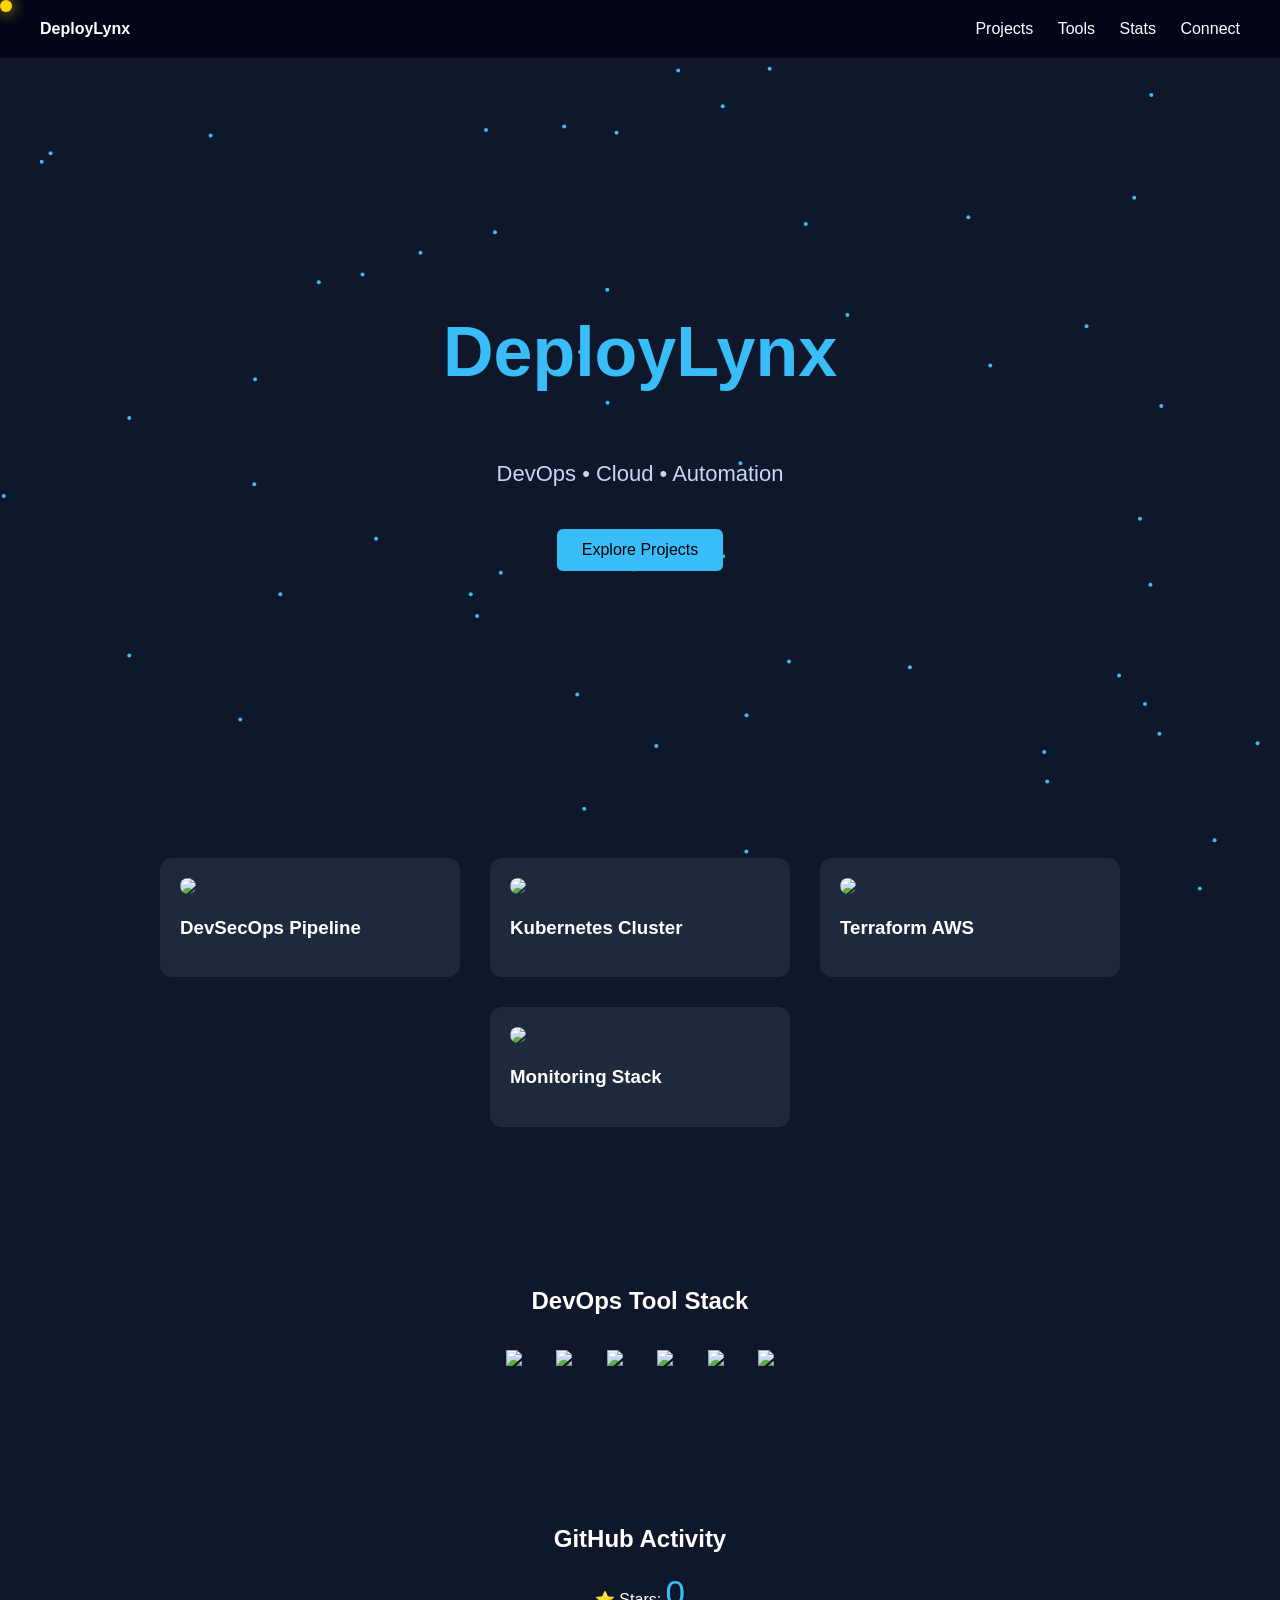
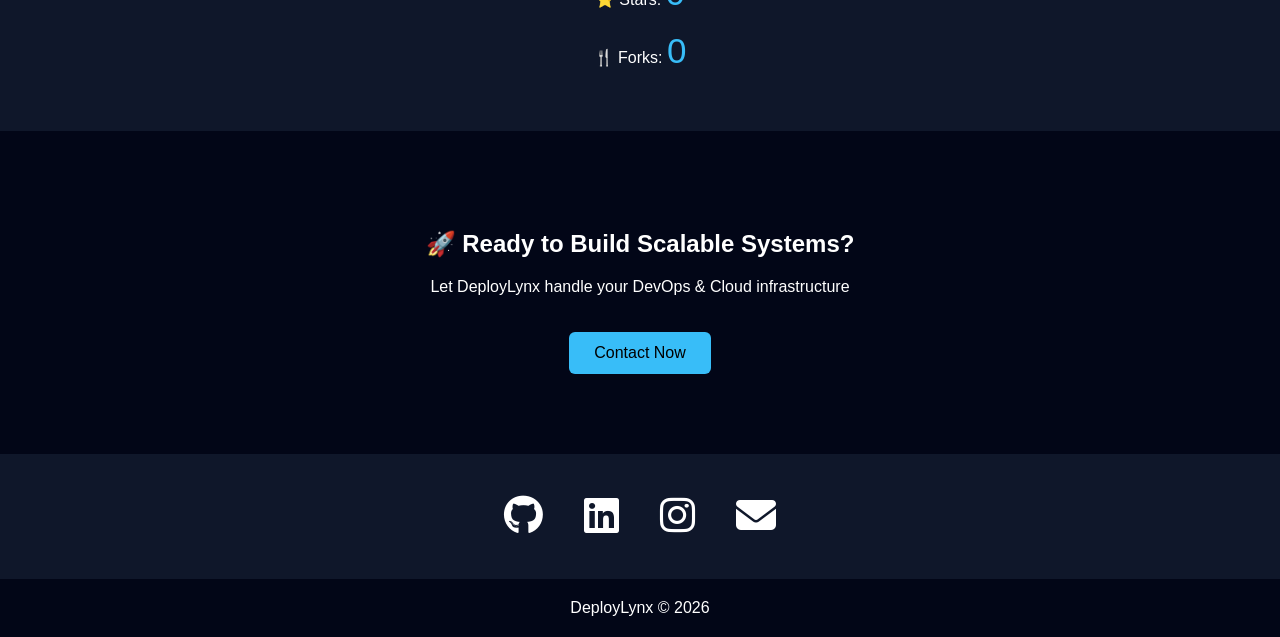
==== index.html @ 14028a5f "Update index.html" ====
<!DOCTYPE html>
<html lang="en">
<head>

<meta charset="UTF-8">
<meta name="viewport" content="width=device-width, initial-scale=1.0">

<title>DeployLynx</title>

<link rel="stylesheet"
href="https://cdnjs.cloudflare.com/ajax/libs/font-awesome/6.5.0/css/all.min.css">

<style>

body{
margin:0;
font-family:Arial;
background:#0f172a;
color:white;
overflow-x:hidden;
cursor:none;
scroll-behavior:smooth;
}

/* cursor */
.cursor{
width:12px;
height:12px;
border-radius:50%;
background:gold;
position:fixed;
pointer-events:none;
z-index:999;
box-shadow:0 0 15px gold;
}

/* loader */
#loader{
position:fixed;
width:100%;
height:100%;
background:#020617;
display:flex;
justify-content:center;
align-items:center;
z-index:1000;
transition:0.5s;
}

#loader.hide{
opacity:0;
visibility:hidden;
}

/* canvas */
canvas{
position:fixed;
top:0;
left:0;
z-index:-1;
}

/* navbar */
nav{
display:flex;
justify-content:space-between;
padding:20px 40px;
background:#020617;
position:sticky;
top:0;
z-index:100;
}

nav a{
color:white;
text-decoration:none;
margin-left:20px;
transition:.3s;
}

nav a:hover{
color:gold;
}

/* hero */
.hero{
height:80vh;
display:flex;
flex-direction:column;
justify-content:center;
align-items:center;
text-align:center;
opacity:0;
transform:translateY(40px);
transition:1s;
}

.hero.show{
opacity:1;
transform:translateY(0);
}

.hero h1{
font-size:70px;
color:#38bdf8;
}

.hero p{
font-size:22px;
color:#cbd5f5;
}

/* button */
.btn{
padding:12px 25px;
background:#38bdf8;
color:black;
border-radius:6px;
text-decoration:none;
margin-top:20px;
display:inline-block;
transition:.3s;
}

.btn:hover{
background:gold;
transform:scale(1.05);
}

/* sections animation */
.fade{
opacity:0;
transform:translateY(40px);
transition:0.8s;
}

.fade.show{
opacity:1;
transform:translateY(0);
}

/* projects */
.projects{
display:flex;
flex-wrap:wrap;
justify-content:center;
gap:30px;
padding:80px;
}

.card{
background:#1e293b;
padding:20px;
width:260px;
border-radius:12px;
transition:.3s;
cursor:pointer;
}

.card:hover{
transform:translateY(-10px) scale(1.03);
box-shadow:0 0 20px rgba(255,215,0,0.5);
}

.card img{
width:100%;
border-radius:10px;
}

/* tools */
.stack{
text-align:center;
padding:60px;
}

.stack img{
width:60px;
margin:15px;
transition:.3s;
}

.stack img:hover{
transform:scale(1.2);
}

/* stats */
.stats{
text-align:center;
padding:60px;
}

.counter{
font-size:35px;
color:#38bdf8;
}

/* CTA */
.cta{
text-align:center;
padding:80px;
background:#020617;
}

/* social */
.social{
font-size:40px;
text-align:center;
padding:40px;
}

.social a{
margin:15px;
color:white;
transition:.3s;
}

.social a:hover{
color:gold;
}

/* footer */
footer{
background:#020617;
padding:20px;
text-align:center;
}

</style>
</head>

<body>

<div id="loader"><h1>Loading DeployLynx...</h1></div>
<div class="cursor" id="cursor"></div>

<canvas id="network"></canvas>

<nav>
<div><strong>DeployLynx</strong></div>
<div>
<a href="#projects">Projects</a>
<a href="#tools">Tools</a>
<a href="#stats">Stats</a>
<a href="#connect">Connect</a>
</div>
</nav>

<div class="hero" id="hero">
<h1>DeployLynx</h1>
<p>DevOps • Cloud • Automation</p>
<a href="#projects" class="btn">Explore Projects</a>
</div>

<section id="projects" class="projects fade">
<div class="card" onclick="window.open('https://github.com/Deploylynx-tech/deploylynx-devsecops-pipeline')">
<img src="https://images.unsplash.com/photo-1555949963-aa79dcee981c">
<h3>DevSecOps Pipeline</h3>
</div>

<div class="card" onclick="window.open('https://github.com/Deploylynx-tech/deploylynx-kubernetes-cluster')">
<img src="https://images.unsplash.com/photo-1451187580459-43490279c0fa">
<h3>Kubernetes Cluster</h3>
</div>

<div class="card" onclick="window.open('https://github.com/Deploylynx-tech/deploylynx-terraform-aws')">
<img src="https://images.unsplash.com/photo-1558494949-ef010cbdcc31">
<h3>Terraform AWS</h3>
</div>

<div class="card" onclick="window.open('https://github.com/Deploylynx-tech/deploylynx-monitoring-stack')">
<img src="https://images.unsplash.com/photo-1677442136019-21780ecad995">
<h3>Monitoring Stack</h3>
</div>
</section>

<section id="tools" class="stack fade">
<h2>DevOps Tool Stack</h2>
<img src="https://cdn.jsdelivr.net/gh/devicons/devicon/icons/docker/docker-original.svg">
<img src="https://cdn.jsdelivr.net/gh/devicons/devicon/icons/kubernetes/kubernetes-plain.svg">
<img src="https://cdn.jsdelivr.net/gh/devicons/devicon/icons/terraform/terraform-original.svg">
<img src="https://cdn.jsdelivr.net/gh/devicons/devicon/icons/jenkins/jenkins-original.svg">
<img src="https://cdn.jsdelivr.net/gh/devicons/devicon/icons/linux/linux-original.svg">
<img src="https://cdn.jsdelivr.net/gh/devicons/devicon/icons/github/github-original.svg">
</section>

<section id="stats" class="stats fade">
<h2>GitHub Activity</h2>
⭐ Stars: <span id="stars" class="counter">0</span><br><br>
🍴 Forks: <span id="forks" class="counter">0</span>
</section>

<section class="cta fade">
<h2>🚀 Ready to Build Scalable Systems?</h2>
<p>Let DeployLynx handle your DevOps & Cloud infrastructure</p>
<a href="#connect" class="btn">Contact Now</a>
</section>

<section id="connect" class="social fade">
<a href="https://github.com/Deploylynx-tech" target="_blank"><i class="fab fa-github"></i></a>
<a href="https://www.linkedin.com/company/linkedin-deploylynx-devops/" target="_blank"><i class="fab fa-linkedin"></i></a>
<a href="https://www.instagram.com/deploylynx26/" target="_blank"><i class="fab fa-instagram"></i></a>
<a href="mailto:deploylynx26@gmail.com"><i class="fas fa-envelope"></i></a>
</section>

<footer>
DeployLynx © 2026
</footer>

<script>

/* loader fix */
window.addEventListener("load", ()=>{
setTimeout(()=>{
document.getElementById("loader").classList.add("hide");
},800);
});

/* cursor */
const cursor=document.getElementById("cursor");
document.addEventListener("mousemove",e=>{
cursor.style.left=e.clientX+"px";
cursor.style.top=e.clientY+"px";
});

/* scroll animation */
const observer=new IntersectionObserver(entries=>{
entries.forEach(entry=>{
if(entry.isIntersecting){
entry.target.classList.add("show");
}
});
});

document.querySelectorAll(".fade").forEach(el=>{
observer.observe(el);
});

/* hero show */
setTimeout(()=>{
document.getElementById("hero").classList.add("show");
},200);

/* canvas */
const canvas=document.getElementById("network");
const ctx=canvas.getContext("2d");
canvas.width=window.innerWidth;
canvas.height=window.innerHeight;

let particles=[];
for(let i=0;i<60;i++){
particles.push({
x:Math.random()*canvas.width,
y:Math.random()*canvas.height,
dx:(Math.random()-0.5),
dy:(Math.random()-0.5)
});
}

function animate(){
ctx.clearRect(0,0,canvas.width,canvas.height);
particles.forEach(p=>{
p.x+=p.dx;
p.y+=p.dy;
if(p.x<0||p.x>canvas.width)p.dx*=-1;
if(p.y<0||p.y>canvas.height)p.dy*=-1;
ctx.fillStyle="#38bdf8";
ctx.beginPath();
ctx.arc(p.x,p.y,2,0,Math.PI*2);
ctx.fill();
});
requestAnimationFrame(animate);
}
animate();

/* GitHub stats */
fetch("https://api.github.com/repos/Deploylynx-tech/deploylynx-devsecops-pipeline")
.then(res=>res.json())
.then(data=>{
document.getElementById("stars").innerText=data.stargazers_count;
document.getElementById("forks").innerText=data.forks_count;
});

</script>

</body>
</html>
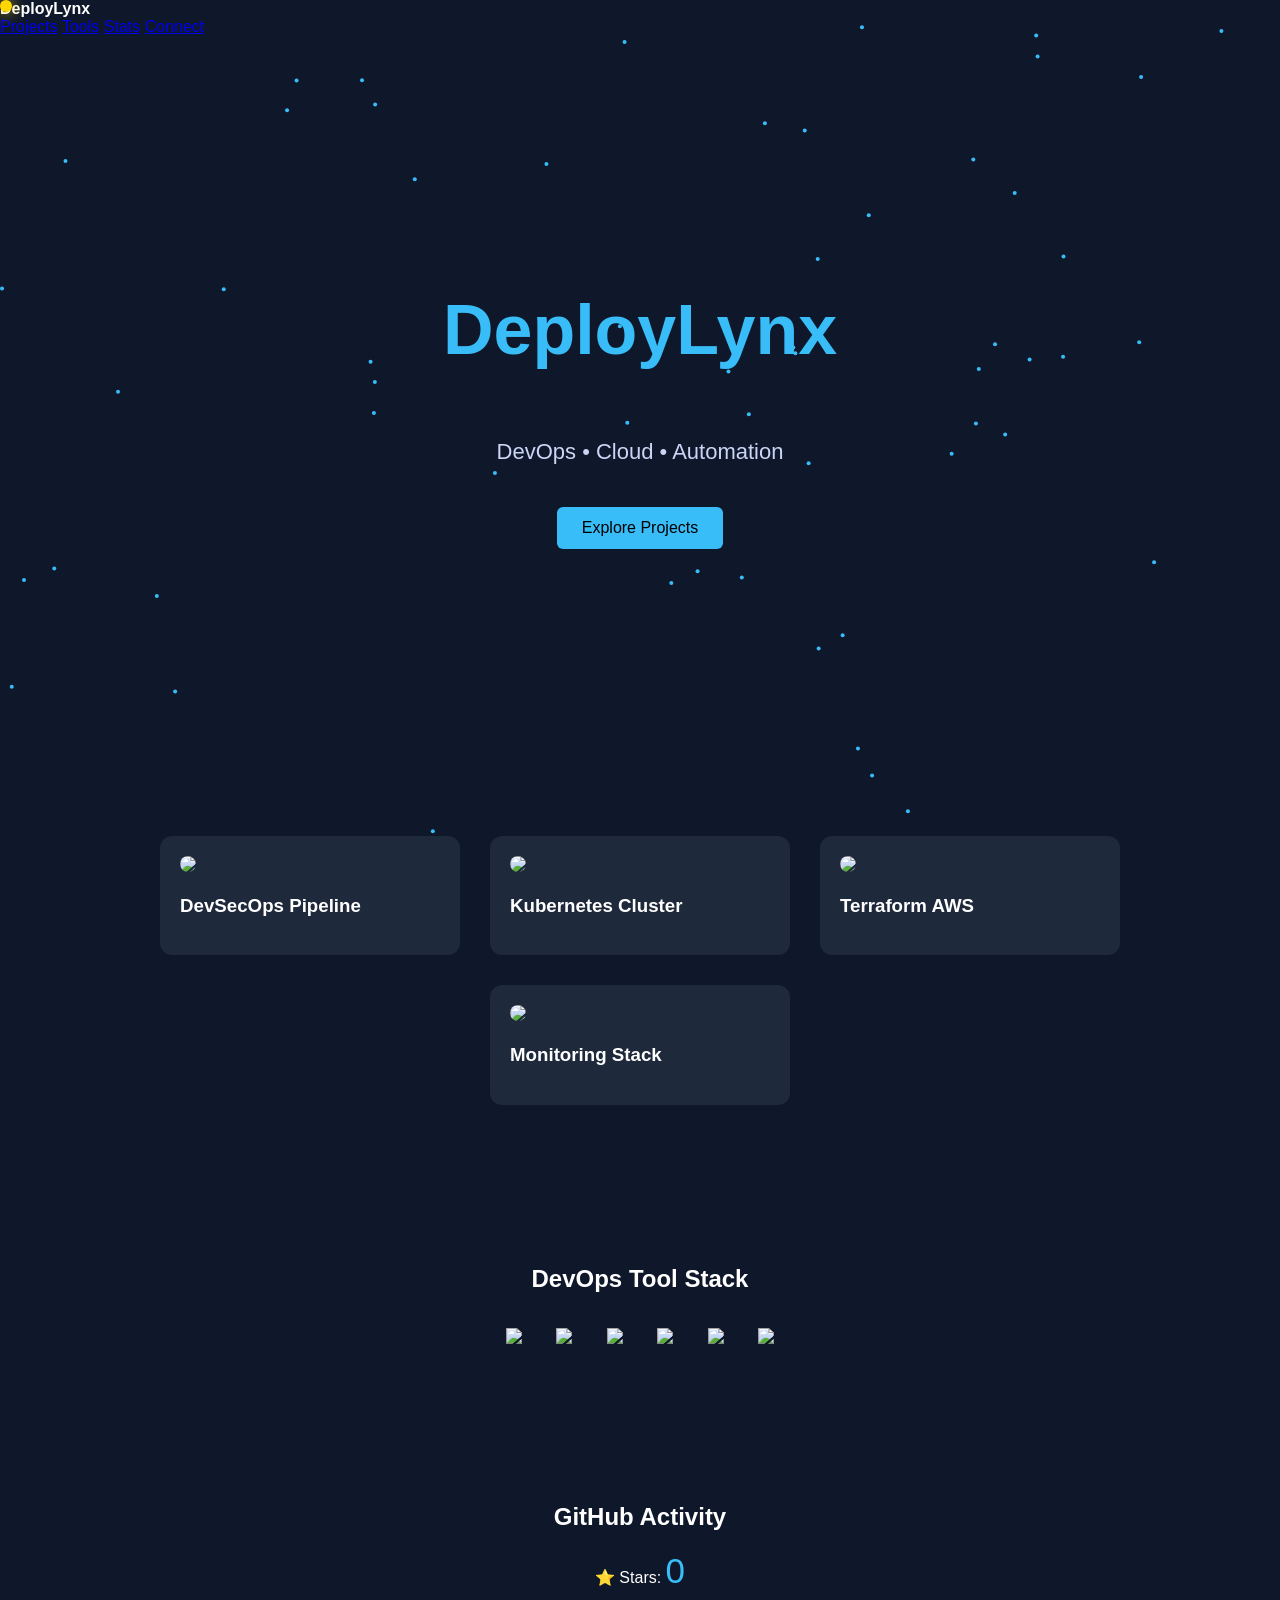
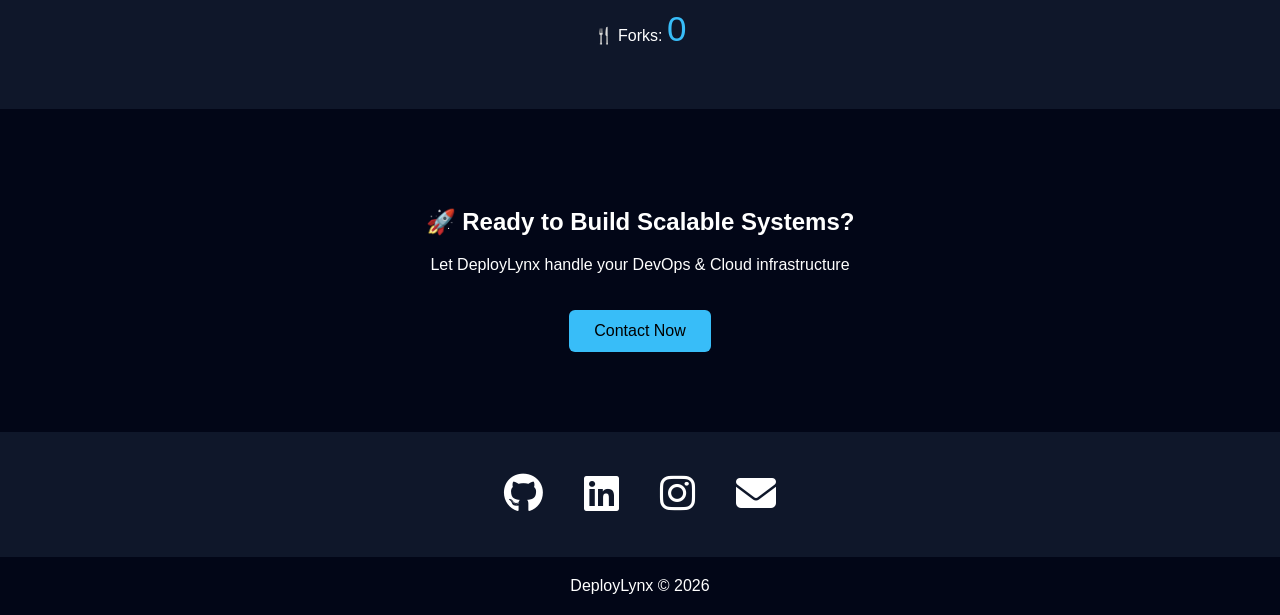
==== commit 0b45d9cc: "Update index.html" ====
--- a/index.html
+++ b/index.html
@@ -61,15 +61,16 @@
 }
 
 /* navbar */
-nav{
-display:flex;
-justify-content:space-between;
-padding:20px 40px;
-background:#020617;
-position:sticky;
-top:0;
-z-index:100;
-}
+<nav>
+<div><strong>DeployLynx</strong></div>
+
+<div>
+<a href="index.html">Home</a>
+<a href="projects.html">Projects</a>
+<a href="about.html">About</a>
+<a href="contact.html">Contact</a>
+</div>
+</nav>
 
 nav a{
 color:white;
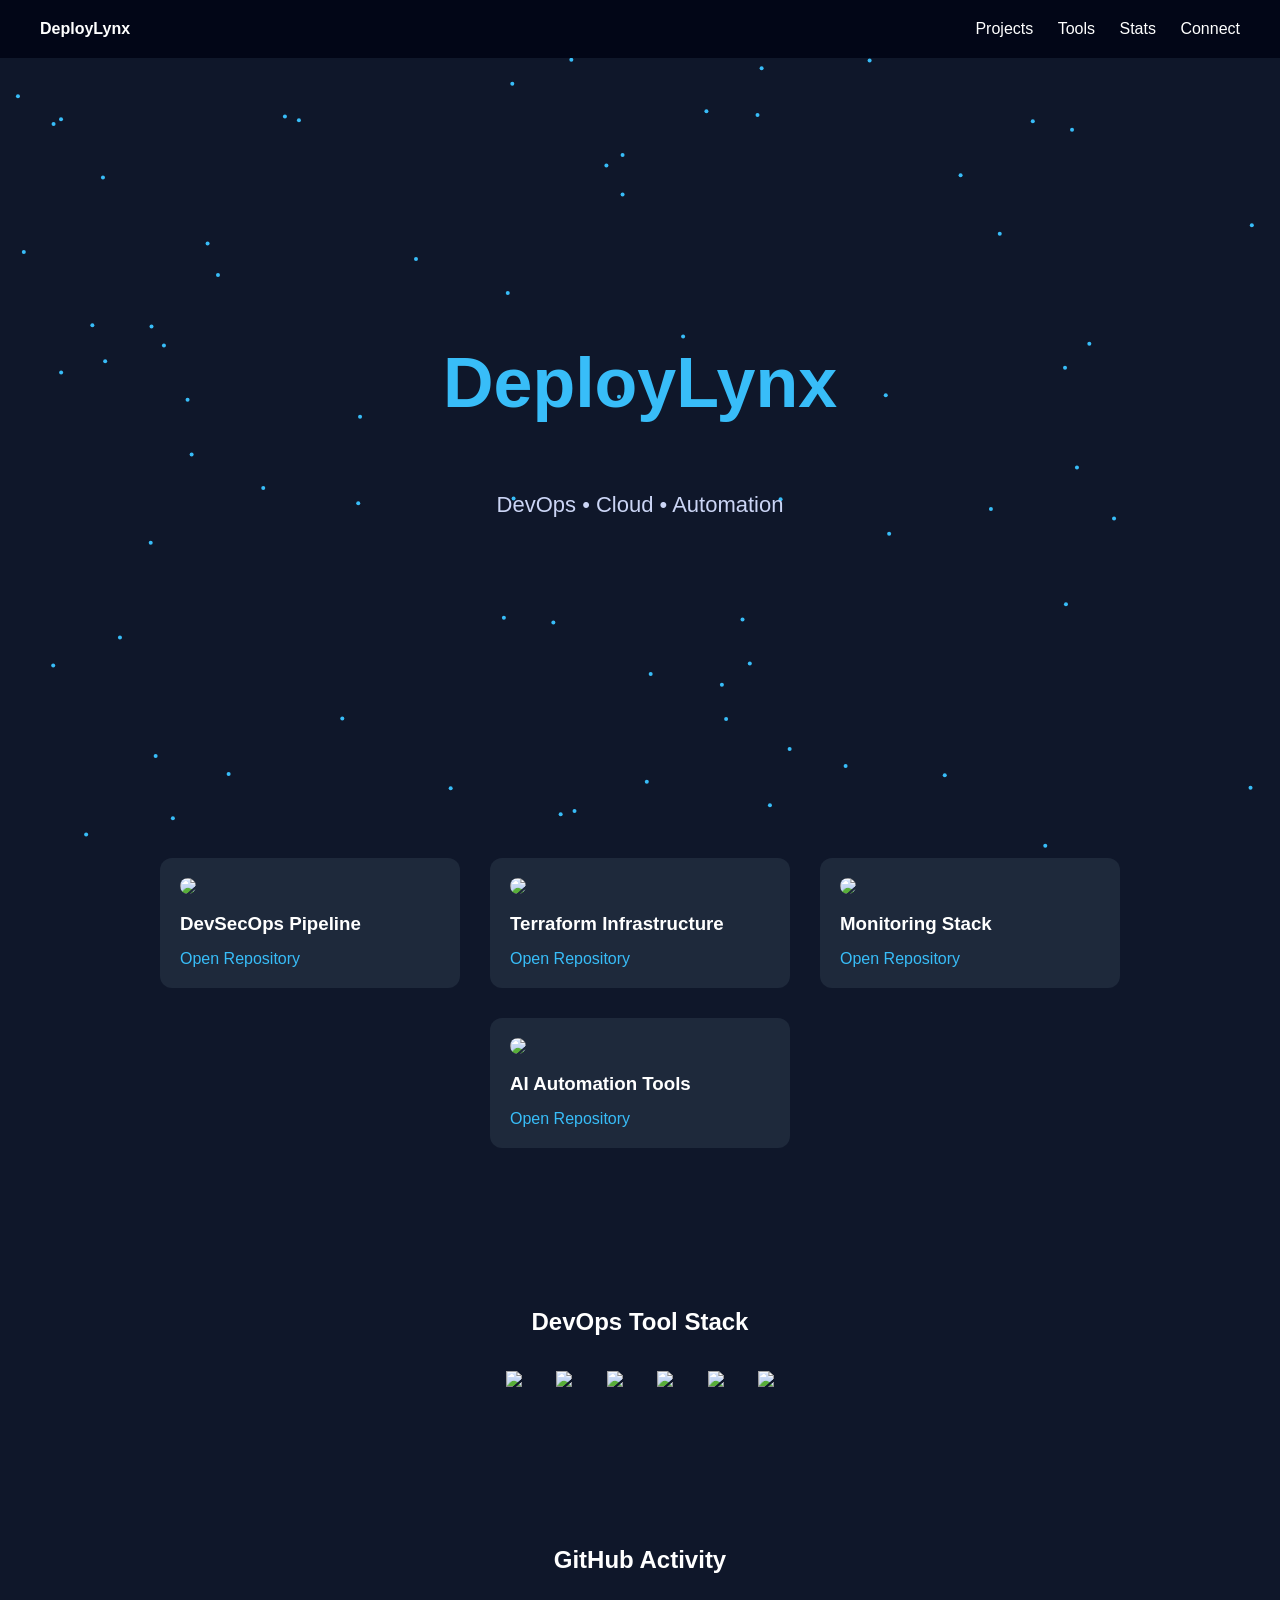
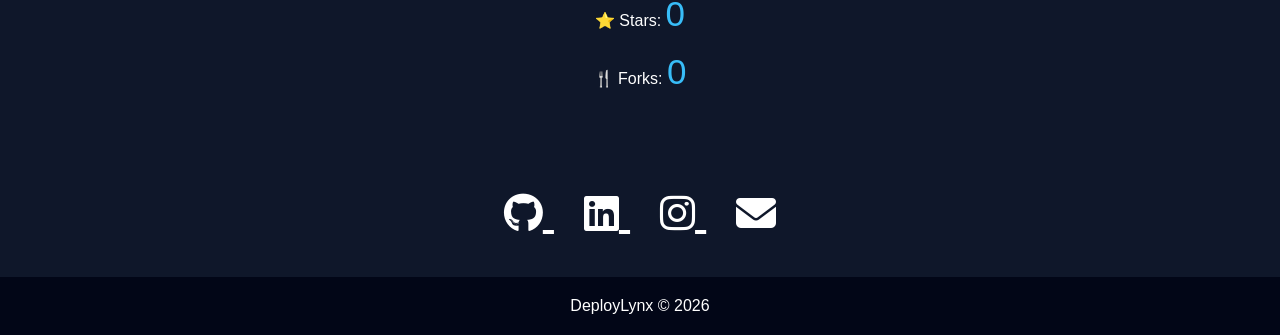
==== commit 305dd1ae: "Update index.html" ====
--- a/index.html
+++ b/index.html
@@ -18,41 +18,10 @@
 background:#0f172a;
 color:white;
 overflow-x:hidden;
-cursor:none;
-scroll-behavior:smooth;
-}
-
-/* cursor */
-.cursor{
-width:12px;
-height:12px;
-border-radius:50%;
-background:gold;
-position:fixed;
-pointer-events:none;
-z-index:999;
-box-shadow:0 0 15px gold;
-}
-
-/* loader */
-#loader{
-position:fixed;
-width:100%;
-height:100%;
-background:#020617;
-display:flex;
-justify-content:center;
-align-items:center;
-z-index:1000;
-transition:0.5s;
-}
-
-#loader.hide{
-opacity:0;
-visibility:hidden;
-}
-
-/* canvas */
+}
+
+/* animated background canvas */
+
 canvas{
 position:fixed;
 top:0;
@@ -61,29 +30,28 @@
 }
 
 /* navbar */
-<nav>
-<div><strong>DeployLynx</strong></div>
-
-<div>
-<a href="index.html">Home</a>
-<a href="projects.html">Projects</a>
-<a href="about.html">About</a>
-<a href="contact.html">Contact</a>
-</div>
-</nav>
+
+nav{
+display:flex;
+justify-content:space-between;
+padding:20px 40px;
+background:#020617;
+position:sticky;
+top:0;
+}
 
 nav a{
 color:white;
 text-decoration:none;
 margin-left:20px;
-transition:.3s;
 }
 
 nav a:hover{
-color:gold;
+color:#38bdf8;
 }
 
 /* hero */
+
 .hero{
 height:80vh;
 display:flex;
@@ -91,14 +59,6 @@
 justify-content:center;
 align-items:center;
 text-align:center;
-opacity:0;
-transform:translateY(40px);
-transition:1s;
-}
-
-.hero.show{
-opacity:1;
-transform:translateY(0);
 }
 
 .hero h1{
@@ -111,36 +71,8 @@
 color:#cbd5f5;
 }
 
-/* button */
-.btn{
-padding:12px 25px;
-background:#38bdf8;
-color:black;
-border-radius:6px;
-text-decoration:none;
-margin-top:20px;
-display:inline-block;
-transition:.3s;
-}
-
-.btn:hover{
-background:gold;
-transform:scale(1.05);
-}
-
-/* sections animation */
-.fade{
-opacity:0;
-transform:translateY(40px);
-transition:0.8s;
-}
-
-.fade.show{
-opacity:1;
-transform:translateY(0);
-}
-
 /* projects */
+
 .projects{
 display:flex;
 flex-wrap:wrap;
@@ -155,12 +87,10 @@
 width:260px;
 border-radius:12px;
 transition:.3s;
-cursor:pointer;
 }
 
 .card:hover{
-transform:translateY(-10px) scale(1.03);
-box-shadow:0 0 20px rgba(255,215,0,0.5);
+transform:translateY(-10px);
 }
 
 .card img{
@@ -168,7 +98,17 @@
 border-radius:10px;
 }
 
-/* tools */
+.card h3{
+margin:15px 0;
+}
+
+.card a{
+color:#38bdf8;
+text-decoration:none;
+}
+
+/* devops stack */
+
 .stack{
 text-align:center;
 padding:60px;
@@ -185,6 +125,7 @@
 }
 
 /* stats */
+
 .stats{
 text-align:center;
 padding:60px;
@@ -195,14 +136,8 @@
 color:#38bdf8;
 }
 
-/* CTA */
-.cta{
-text-align:center;
-padding:80px;
-background:#020617;
-}
-
 /* social */
+
 .social{
 font-size:40px;
 text-align:center;
@@ -212,14 +147,14 @@
 .social a{
 margin:15px;
 color:white;
-transition:.3s;
 }
 
 .social a:hover{
-color:gold;
+color:#38bdf8;
 }
 
 /* footer */
+
 footer{
 background:#020617;
 padding:20px;
@@ -231,155 +166,196 @@
 
 <body>
 
-<div id="loader"><h1>Loading DeployLynx...</h1></div>
-<div class="cursor" id="cursor"></div>
-
 <canvas id="network"></canvas>
 
 <nav>
+
 <div><strong>DeployLynx</strong></div>
+
 <div>
 <a href="#projects">Projects</a>
 <a href="#tools">Tools</a>
 <a href="#stats">Stats</a>
 <a href="#connect">Connect</a>
 </div>
+
 </nav>
 
-<div class="hero" id="hero">
+<div class="hero">
+
 <h1>DeployLynx</h1>
 <p>DevOps • Cloud • Automation</p>
-<a href="#projects" class="btn">Explore Projects</a>
-</div>
-
-<section id="projects" class="projects fade">
-<div class="card" onclick="window.open('https://github.com/Deploylynx-tech/deploylynx-devsecops-pipeline')">
+
+</div>
+
+<!-- Projects -->
+
+<section id="projects" class="projects">
+
+<div class="card">
+
 <img src="https://images.unsplash.com/photo-1555949963-aa79dcee981c">
+
 <h3>DevSecOps Pipeline</h3>
-</div>
-
-<div class="card" onclick="window.open('https://github.com/Deploylynx-tech/deploylynx-kubernetes-cluster')">
+
+<a href="https://github.com/Deploylynx-tech/deploylynx-devsecops-pipeline" target="_blank">
+Open Repository
+</a>
+
+</div>
+
+<div class="card">
+
 <img src="https://images.unsplash.com/photo-1451187580459-43490279c0fa">
-<h3>Kubernetes Cluster</h3>
-</div>
-
-<div class="card" onclick="window.open('https://github.com/Deploylynx-tech/deploylynx-terraform-aws')">
+
+<h3>Terraform Infrastructure</h3>
+
+<a href="https://github.com/Deploylynx-tech/deploylynx-infrastructure" target="_blank">
+Open Repository
+</a>
+
+</div>
+
+<div class="card">
+
 <img src="https://images.unsplash.com/photo-1558494949-ef010cbdcc31">
-<h3>Terraform AWS</h3>
-</div>
-
-<div class="card" onclick="window.open('https://github.com/Deploylynx-tech/deploylynx-monitoring-stack')">
+
+<h3>Monitoring Stack</h3>
+
+<a href="https://github.com/Deploylynx-tech/deploylynx-monitoring" target="_blank">
+Open Repository
+</a>
+
+</div>
+
+<div class="card">
+
 <img src="https://images.unsplash.com/photo-1677442136019-21780ecad995">
-<h3>Monitoring Stack</h3>
-</div>
+
+<h3>AI Automation Tools</h3>
+
+<a href="https://github.com/Deploylynx-tech/ai-automation-tools" target="_blank">
+Open Repository
+</a>
+
+</div>
+
 </section>
 
-<section id="tools" class="stack fade">
+<!-- DevOps tools -->
+
+<section id="tools" class="stack">
+
 <h2>DevOps Tool Stack</h2>
+
 <img src="https://cdn.jsdelivr.net/gh/devicons/devicon/icons/docker/docker-original.svg">
 <img src="https://cdn.jsdelivr.net/gh/devicons/devicon/icons/kubernetes/kubernetes-plain.svg">
 <img src="https://cdn.jsdelivr.net/gh/devicons/devicon/icons/terraform/terraform-original.svg">
 <img src="https://cdn.jsdelivr.net/gh/devicons/devicon/icons/jenkins/jenkins-original.svg">
 <img src="https://cdn.jsdelivr.net/gh/devicons/devicon/icons/linux/linux-original.svg">
 <img src="https://cdn.jsdelivr.net/gh/devicons/devicon/icons/github/github-original.svg">
+
 </section>
 
-<section id="stats" class="stats fade">
+<!-- GitHub stats -->
+
+<section id="stats" class="stats">
+
 <h2>GitHub Activity</h2>
+
 ⭐ Stars: <span id="stars" class="counter">0</span><br><br>
 🍴 Forks: <span id="forks" class="counter">0</span>
+
 </section>
 
-<section class="cta fade">
-<h2>🚀 Ready to Build Scalable Systems?</h2>
-<p>Let DeployLynx handle your DevOps & Cloud infrastructure</p>
-<a href="#connect" class="btn">Contact Now</a>
+<!-- social -->
+
+<section id="connect" class="social">
+
+<a href="https://github.com/Deploylynx-tech" target="_blank">
+<i class="fab fa-github"></i>
+</a>
+
+<a href="https://www.linkedin.com/company/linkedin-deploylynx-devops/" target="_blank">
+<i class="fab fa-linkedin"></i>
+</a>
+
+<a href="https://www.instagram.com/deploylynx26/" target="_blank">
+<i class="fab fa-instagram"></i>
+</a>
+
+<a href="mailto:deploylynx@email.com">
+<i class="fas fa-envelope"></i>
+</a>
+
 </section>
 
-<section id="connect" class="social fade">
-<a href="https://github.com/Deploylynx-tech" target="_blank"><i class="fab fa-github"></i></a>
-<a href="https://www.linkedin.com/company/linkedin-deploylynx-devops/" target="_blank"><i class="fab fa-linkedin"></i></a>
-<a href="https://www.instagram.com/deploylynx26/" target="_blank"><i class="fab fa-instagram"></i></a>
-<a href="mailto:deploylynx26@gmail.com"><i class="fas fa-envelope"></i></a>
-</section>
-
 <footer>
+
 DeployLynx © 2026
+
 </footer>
 
 <script>
 
-/* loader fix */
-window.addEventListener("load", ()=>{
-setTimeout(()=>{
-document.getElementById("loader").classList.add("hide");
-},800);
+/* animated bubbles */
+
+const canvas = document.getElementById("network");
+const ctx = canvas.getContext("2d");
+
+canvas.width = window.innerWidth;
+canvas.height = window.innerHeight;
+
+let particles = [];
+
+for (let i = 0; i < 80; i++) {
+
+particles.push({
+
+x: Math.random() * canvas.width,
+y: Math.random() * canvas.height,
+dx: (Math.random() - 0.5),
+dy: (Math.random() - 0.5)
+
 });
 
-/* cursor */
-const cursor=document.getElementById("cursor");
-document.addEventListener("mousemove",e=>{
-cursor.style.left=e.clientX+"px";
-cursor.style.top=e.clientY+"px";
-});
-
-/* scroll animation */
-const observer=new IntersectionObserver(entries=>{
-entries.forEach(entry=>{
-if(entry.isIntersecting){
-entry.target.classList.add("show");
-}
-});
-});
-
-document.querySelectorAll(".fade").forEach(el=>{
-observer.observe(el);
-});
-
-/* hero show */
-setTimeout(()=>{
-document.getElementById("hero").classList.add("show");
-},200);
-
-/* canvas */
-const canvas=document.getElementById("network");
-const ctx=canvas.getContext("2d");
-canvas.width=window.innerWidth;
-canvas.height=window.innerHeight;
-
-let particles=[];
-for(let i=0;i<60;i++){
-particles.push({
-x:Math.random()*canvas.width,
-y:Math.random()*canvas.height,
-dx:(Math.random()-0.5),
-dy:(Math.random()-0.5)
-});
 }
 
 function animate(){
+
 ctx.clearRect(0,0,canvas.width,canvas.height);
+
 particles.forEach(p=>{
-p.x+=p.dx;
-p.y+=p.dy;
-if(p.x<0||p.x>canvas.width)p.dx*=-1;
-if(p.y<0||p.y>canvas.height)p.dy*=-1;
+
+p.x += p.dx;
+p.y += p.dy;
+
+if(p.x < 0 || p.x > canvas.width) p.dx *= -1;
+if(p.y < 0 || p.y > canvas.height) p.dy *= -1;
+
 ctx.fillStyle="#38bdf8";
 ctx.beginPath();
 ctx.arc(p.x,p.y,2,0,Math.PI*2);
 ctx.fill();
+
 });
+
 requestAnimationFrame(animate);
-}
+
+}
+
 animate();
 
 /* GitHub stats */
+
 fetch("https://api.github.com/repos/Deploylynx-tech/deploylynx-devsecops-pipeline")
+
 .then(res=>res.json())
+
 .then(data=>{
-document.getElementById("stars").innerText=data.stargazers_count;
-document.getElementById("forks").innerText=data.forks_count;
-});
+document.getElementById("stars").innerText=data.stargazers_count
+document.getElementById("forks").innerText=data.forks_count
+})
 
 </script>
 
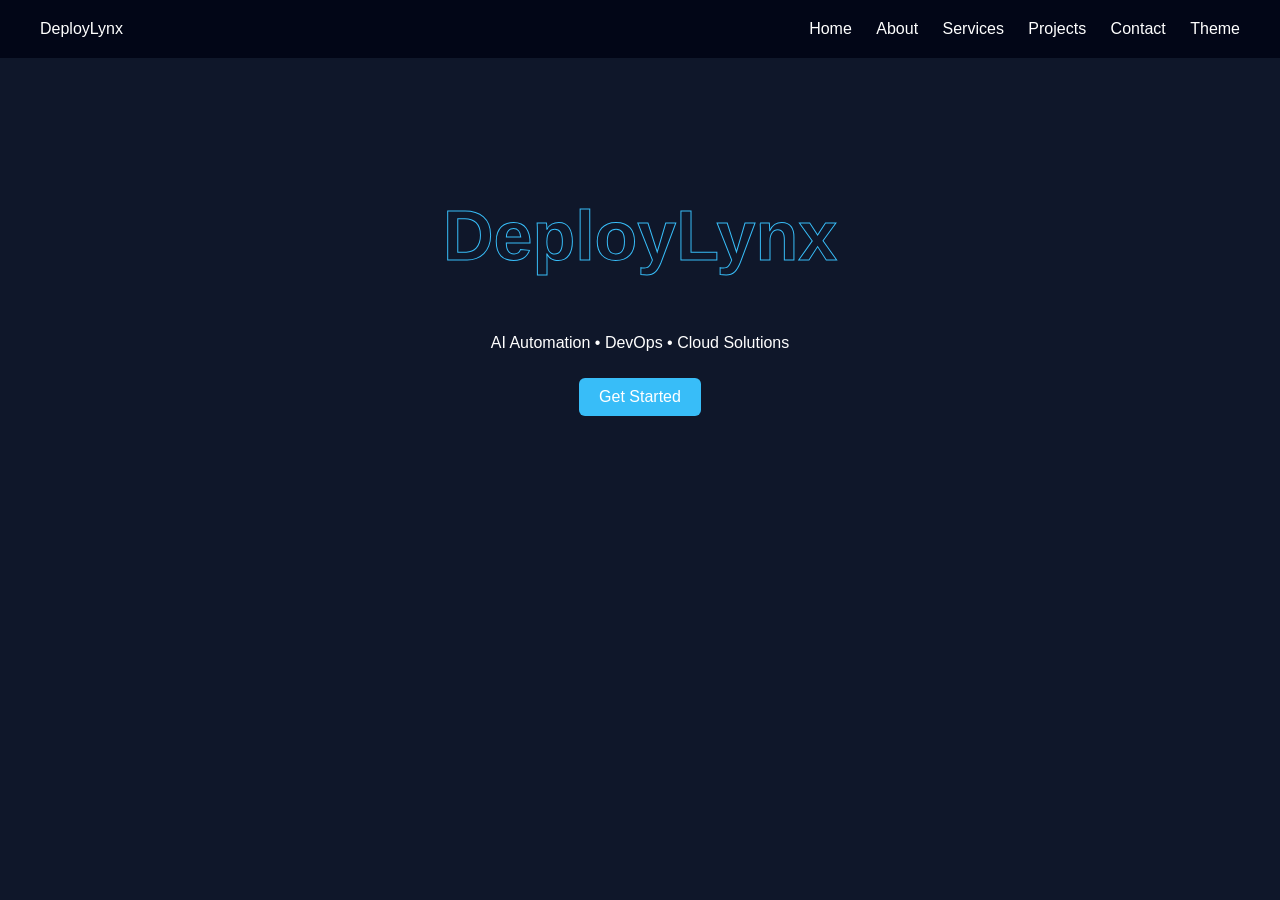
==== commit 73b6f93e: "Update index.html" ====
--- a/index.html
+++ b/index.html
@@ -1,363 +1,34 @@
 <!DOCTYPE html>
-<html lang="en">
+<html>
 <head>
-
-<meta charset="UTF-8">
-<meta name="viewport" content="width=device-width, initial-scale=1.0">
-
 <title>DeployLynx</title>
-
-<link rel="stylesheet"
-href="https://cdnjs.cloudflare.com/ajax/libs/font-awesome/6.5.0/css/all.min.css">
-
-<style>
-
-body{
-margin:0;
-font-family:Arial;
-background:#0f172a;
-color:white;
-overflow-x:hidden;
-}
-
-/* animated background canvas */
-
-canvas{
-position:fixed;
-top:0;
-left:0;
-z-index:-1;
-}
-
-/* navbar */
-
-nav{
-display:flex;
-justify-content:space-between;
-padding:20px 40px;
-background:#020617;
-position:sticky;
-top:0;
-}
-
-nav a{
-color:white;
-text-decoration:none;
-margin-left:20px;
-}
-
-nav a:hover{
-color:#38bdf8;
-}
-
-/* hero */
-
-.hero{
-height:80vh;
-display:flex;
-flex-direction:column;
-justify-content:center;
-align-items:center;
-text-align:center;
-}
-
-.hero h1{
-font-size:70px;
-color:#38bdf8;
-}
-
-.hero p{
-font-size:22px;
-color:#cbd5f5;
-}
-
-/* projects */
-
-.projects{
-display:flex;
-flex-wrap:wrap;
-justify-content:center;
-gap:30px;
-padding:80px;
-}
-
-.card{
-background:#1e293b;
-padding:20px;
-width:260px;
-border-radius:12px;
-transition:.3s;
-}
-
-.card:hover{
-transform:translateY(-10px);
-}
-
-.card img{
-width:100%;
-border-radius:10px;
-}
-
-.card h3{
-margin:15px 0;
-}
-
-.card a{
-color:#38bdf8;
-text-decoration:none;
-}
-
-/* devops stack */
-
-.stack{
-text-align:center;
-padding:60px;
-}
-
-.stack img{
-width:60px;
-margin:15px;
-transition:.3s;
-}
-
-.stack img:hover{
-transform:scale(1.2);
-}
-
-/* stats */
-
-.stats{
-text-align:center;
-padding:60px;
-}
-
-.counter{
-font-size:35px;
-color:#38bdf8;
-}
-
-/* social */
-
-.social{
-font-size:40px;
-text-align:center;
-padding:40px;
-}
-
-.social a{
-margin:15px;
-color:white;
-}
-
-.social a:hover{
-color:#38bdf8;
-}
-
-/* footer */
-
-footer{
-background:#020617;
-padding:20px;
-text-align:center;
-}
-
-</style>
+<link rel="stylesheet" href="style.css">
+<script defer src="script.js"></script>
 </head>
 
 <body>
 
-<canvas id="network"></canvas>
-
 <nav>
-
-<div><strong>DeployLynx</strong></div>
-
+<div>DeployLynx</div>
 <div>
-<a href="#projects">Projects</a>
-<a href="#tools">Tools</a>
-<a href="#stats">Stats</a>
-<a href="#connect">Connect</a>
+<a href="index.html">Home</a>
+<a href="about.html">About</a>
+<a href="services.html">Services</a>
+<a href="projects.html">Projects</a>
+<a href="contact.html">Contact</a>
+<a onclick="toggleTheme()">Theme</a>
 </div>
-
 </nav>
 
-<div class="hero">
+<section>
+<h1 style="font-size:70px;-webkit-text-stroke:1px #38bdf8;color:transparent;">
+DeployLynx
+</h1>
 
-<h1>DeployLynx</h1>
-<p>DevOps • Cloud • Automation</p>
+<p>AI Automation • DevOps • Cloud Solutions</p>
 
-</div>
-
-<!-- Projects -->
-
-<section id="projects" class="projects">
-
-<div class="card">
-
-<img src="https://images.unsplash.com/photo-1555949963-aa79dcee981c">
-
-<h3>DevSecOps Pipeline</h3>
-
-<a href="https://github.com/Deploylynx-tech/deploylynx-devsecops-pipeline" target="_blank">
-Open Repository
-</a>
-
-</div>
-
-<div class="card">
-
-<img src="https://images.unsplash.com/photo-1451187580459-43490279c0fa">
-
-<h3>Terraform Infrastructure</h3>
-
-<a href="https://github.com/Deploylynx-tech/deploylynx-infrastructure" target="_blank">
-Open Repository
-</a>
-
-</div>
-
-<div class="card">
-
-<img src="https://images.unsplash.com/photo-1558494949-ef010cbdcc31">
-
-<h3>Monitoring Stack</h3>
-
-<a href="https://github.com/Deploylynx-tech/deploylynx-monitoring" target="_blank">
-Open Repository
-</a>
-
-</div>
-
-<div class="card">
-
-<img src="https://images.unsplash.com/photo-1677442136019-21780ecad995">
-
-<h3>AI Automation Tools</h3>
-
-<a href="https://github.com/Deploylynx-tech/ai-automation-tools" target="_blank">
-Open Repository
-</a>
-
-</div>
-
+<a href="contact.html" class="btn">Get Started</a>
 </section>
-
-<!-- DevOps tools -->
-
-<section id="tools" class="stack">
-
-<h2>DevOps Tool Stack</h2>
-
-<img src="https://cdn.jsdelivr.net/gh/devicons/devicon/icons/docker/docker-original.svg">
-<img src="https://cdn.jsdelivr.net/gh/devicons/devicon/icons/kubernetes/kubernetes-plain.svg">
-<img src="https://cdn.jsdelivr.net/gh/devicons/devicon/icons/terraform/terraform-original.svg">
-<img src="https://cdn.jsdelivr.net/gh/devicons/devicon/icons/jenkins/jenkins-original.svg">
-<img src="https://cdn.jsdelivr.net/gh/devicons/devicon/icons/linux/linux-original.svg">
-<img src="https://cdn.jsdelivr.net/gh/devicons/devicon/icons/github/github-original.svg">
-
-</section>
-
-<!-- GitHub stats -->
-
-<section id="stats" class="stats">
-
-<h2>GitHub Activity</h2>
-
-⭐ Stars: <span id="stars" class="counter">0</span><br><br>
-🍴 Forks: <span id="forks" class="counter">0</span>
-
-</section>
-
-<!-- social -->
-
-<section id="connect" class="social">
-
-<a href="https://github.com/Deploylynx-tech" target="_blank">
-<i class="fab fa-github"></i>
-</a>
-
-<a href="https://www.linkedin.com/company/linkedin-deploylynx-devops/" target="_blank">
-<i class="fab fa-linkedin"></i>
-</a>
-
-<a href="https://www.instagram.com/deploylynx26/" target="_blank">
-<i class="fab fa-instagram"></i>
-</a>
-
-<a href="mailto:deploylynx@email.com">
-<i class="fas fa-envelope"></i>
-</a>
-
-</section>
-
-<footer>
-
-DeployLynx © 2026
-
-</footer>
-
-<script>
-
-/* animated bubbles */
-
-const canvas = document.getElementById("network");
-const ctx = canvas.getContext("2d");
-
-canvas.width = window.innerWidth;
-canvas.height = window.innerHeight;
-
-let particles = [];
-
-for (let i = 0; i < 80; i++) {
-
-particles.push({
-
-x: Math.random() * canvas.width,
-y: Math.random() * canvas.height,
-dx: (Math.random() - 0.5),
-dy: (Math.random() - 0.5)
-
-});
-
-}
-
-function animate(){
-
-ctx.clearRect(0,0,canvas.width,canvas.height);
-
-particles.forEach(p=>{
-
-p.x += p.dx;
-p.y += p.dy;
-
-if(p.x < 0 || p.x > canvas.width) p.dx *= -1;
-if(p.y < 0 || p.y > canvas.height) p.dy *= -1;
-
-ctx.fillStyle="#38bdf8";
-ctx.beginPath();
-ctx.arc(p.x,p.y,2,0,Math.PI*2);
-ctx.fill();
-
-});
-
-requestAnimationFrame(animate);
-
-}
-
-animate();
-
-/* GitHub stats */
-
-fetch("https://api.github.com/repos/Deploylynx-tech/deploylynx-devsecops-pipeline")
-
-.then(res=>res.json())
-
-.then(data=>{
-document.getElementById("stars").innerText=data.stargazers_count
-document.getElementById("forks").innerText=data.forks_count
-})
-
-</script>
 
 </body>
 </html>
--- a/style.css
+++ b/style.css
@@ -0,0 +1,113 @@
+:root{
+--bg:#0f172a;
+--text:#fff;
+--card:#1e293b;
+--accent:#38bdf8;
+}
+
+.light{
+--bg:#f8fafc;
+--text:#0f172a;
+--card:#fff;
+--accent:#0ea5e9;
+}
+
+body{
+margin:0;
+font-family:Arial;
+background:var(--bg);
+color:var(--text);
+}
+
+/* NAVBAR */
+nav{
+display:flex;
+justify-content:space-between;
+padding:20px 40px;
+background:#020617;
+}
+
+nav a{
+color:white;
+margin-left:20px;
+text-decoration:none;
+}
+
+nav a:hover{
+color:var(--accent);
+}
+
+/* CURSOR */
+.cursor{
+position:fixed;
+width:15px;
+height:15px;
+background:gold;
+border-radius:50%;
+box-shadow:0 0 15px gold, 0 0 30px gold;
+pointer-events:none;
+z-index:999;
+}
+
+/* SECTIONS */
+section{
+padding:80px;
+text-align:center;
+}
+
+/* CARD */
+.card{
+background:var(--card);
+padding:20px;
+border-radius:12px;
+transition:.3s;
+}
+
+.card:hover{
+transform:scale(1.05);
+box-shadow:0 0 20px #38bdf8;
+}
+
+/* BUTTON */
+.btn{
+background:var(--accent);
+padding:10px 20px;
+color:white;
+text-decoration:none;
+border-radius:6px;
+display:inline-block;
+margin-top:10px;
+}
+
+.btn:hover{
+background:white;
+color:black;
+}
+
+/* CONTACT FORM */
+form{
+max-width:400px;
+margin:auto;
+background:var(--card);
+padding:20px;
+border-radius:10px;
+}
+
+input,textarea{
+width:100%;
+margin:10px 0;
+padding:10px;
+border:none;
+border-radius:6px;
+}
+
+/* SOCIAL */
+.social a{
+font-size:30px;
+margin:10px;
+color:white;
+}
+
+.social a:hover{
+color:#38bdf8;
+}
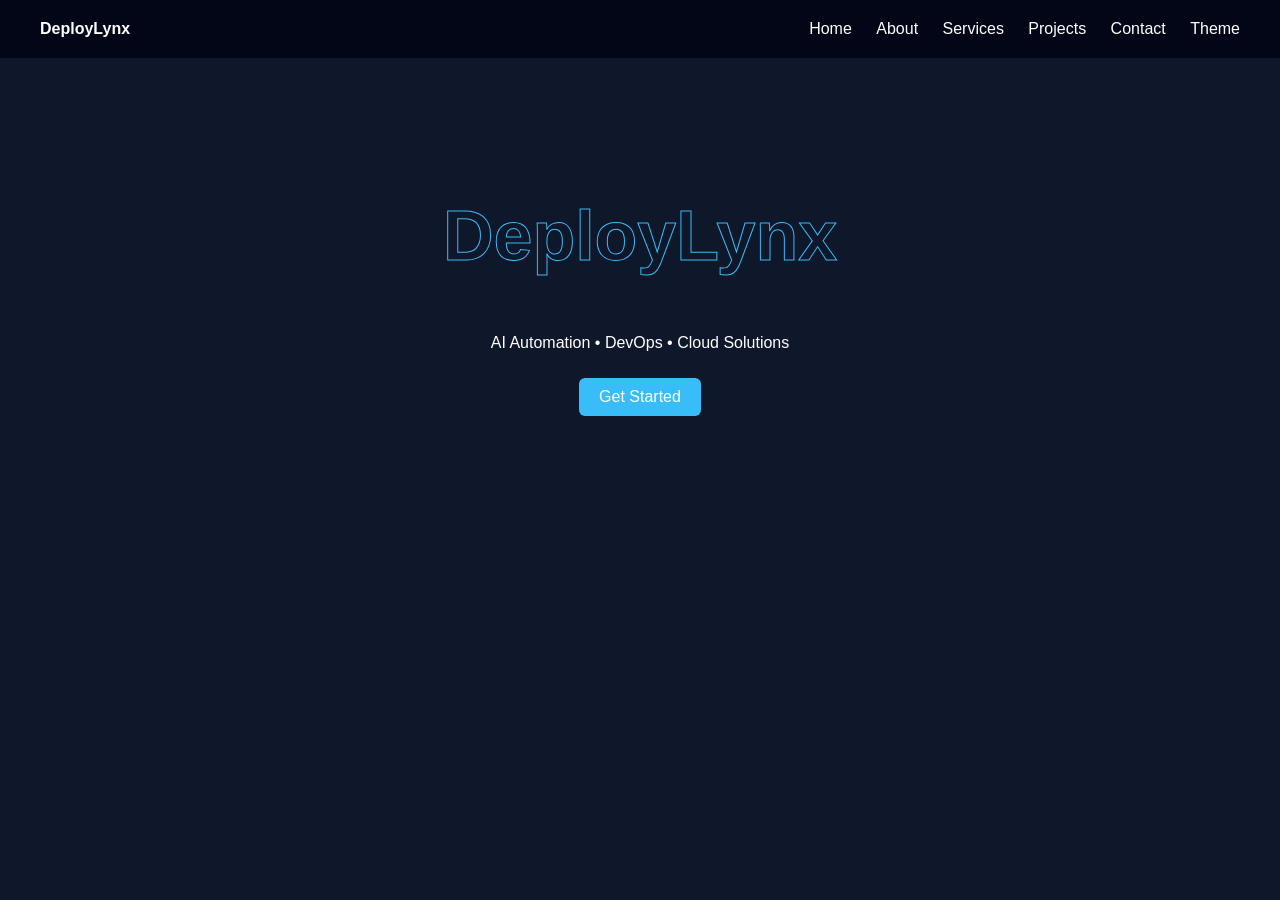
==== commit b8d8be48: "Update index.html" ====
--- a/index.html
+++ b/index.html
@@ -1,15 +1,18 @@
 <!DOCTYPE html>
-<html>
+<html lang="en">
 <head>
+<meta charset="UTF-8">
 <title>DeployLynx</title>
+
 <link rel="stylesheet" href="style.css">
+<link rel="stylesheet" href="https://cdnjs.cloudflare.com/ajax/libs/font-awesome/6.5.0/css/all.min.css">
 <script defer src="script.js"></script>
 </head>
 
 <body>
 
 <nav>
-<div>DeployLynx</div>
+<div><b>DeployLynx</b></div>
 <div>
 <a href="index.html">Home</a>
 <a href="about.html">About</a>
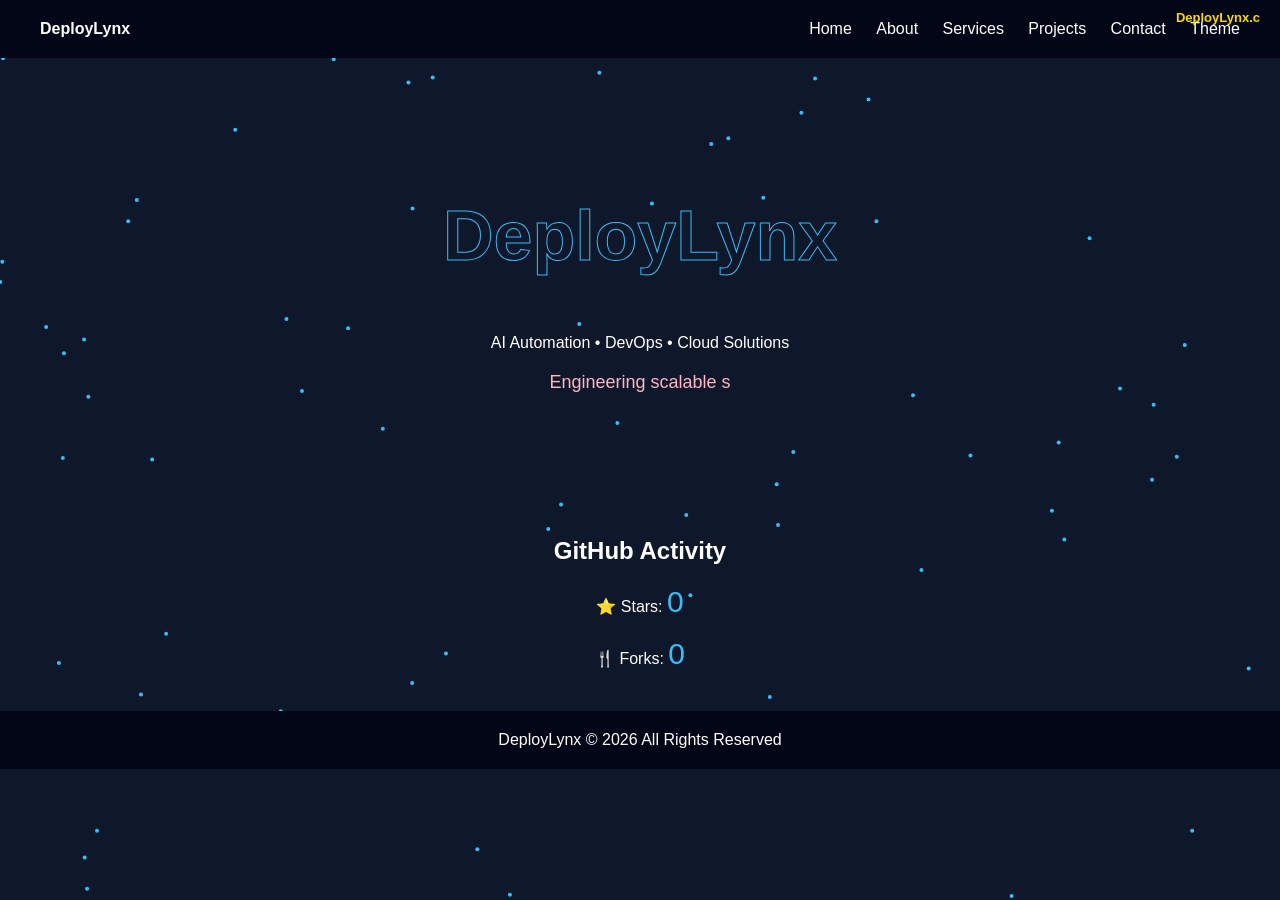
==== commit a93e2ede: "Update index.html" ====
--- a/index.html
+++ b/index.html
@@ -5,11 +5,60 @@
 <title>DeployLynx</title>
 
 <link rel="stylesheet" href="style.css">
-<link rel="stylesheet" href="https://cdnjs.cloudflare.com/ajax/libs/font-awesome/6.5.0/css/all.min.css">
 <script defer src="script.js"></script>
+
+<style>
+
+/* TOP RIGHT TYPING */
+.top-typing{
+position:fixed;
+top:10px;
+right:20px;
+font-size:13px;
+color:gold;
+font-weight:bold;
+}
+
+/* QUOTE */
+.quote{
+margin-top:20px;
+font-size:18px;
+color:#ffb6c1;
+height:25px;
+}
+
+canvas{
+position:fixed;
+top:0;
+left:0;
+z-index:-1;
+}
+
+.stats{
+text-align:center;
+padding:40px;
+}
+
+.counter{
+font-size:30px;
+color:#38bdf8;
+}
+
+footer{
+text-align:center;
+padding:20px;
+background:#020617;
+}
+
+</style>
+
 </head>
 
 <body>
+
+<div class="top-typing" id="topText"></div>
+
+<canvas id="bg"></canvas>
 
 <nav>
 <div><b>DeployLynx</b></div>
@@ -24,14 +73,113 @@
 </nav>
 
 <section>
+
 <h1 style="font-size:70px;-webkit-text-stroke:1px #38bdf8;color:transparent;">
 DeployLynx
 </h1>
 
 <p>AI Automation • DevOps • Cloud Solutions</p>
 
-<a href="contact.html" class="btn">Get Started</a>
+<div class="quote" id="quote"></div>
+
 </section>
+
+<!-- GitHub Stats -->
+<section class="stats">
+
+<h2>GitHub Activity</h2>
+
+⭐ Stars: <span id="stars" class="counter">0</span><br><br>
+🍴 Forks: <span id="forks" class="counter">0</span>
+
+</section>
+
+<footer>
+DeployLynx © 2026 All Rights Reserved
+</footer>
+
+<script>
+
+/* FLOATING DOTS */
+const canvas = document.getElementById("bg");
+const ctx = canvas.getContext("2d");
+
+canvas.width = window.innerWidth;
+canvas.height = window.innerHeight;
+
+let dots = [];
+
+for(let i=0;i<80;i++){
+dots.push({
+x:Math.random()*canvas.width,
+y:Math.random()*canvas.height,
+dx:(Math.random()-0.5),
+dy:(Math.random()-0.5)
+});
+}
+
+function animate(){
+ctx.clearRect(0,0,canvas.width,canvas.height);
+
+dots.forEach(d=>{
+d.x+=d.dx;
+d.y+=d.dy;
+
+if(d.x<0||d.x>canvas.width) d.dx*=-1;
+if(d.y<0||d.y>canvas.height) d.dy*=-1;
+
+ctx.fillStyle="#38bdf8";
+ctx.beginPath();
+ctx.arc(d.x,d.y,2,0,Math.PI*2);
+ctx.fill();
+});
+
+requestAnimationFrame(animate);
+}
+
+animate();
+
+/* GITHUB STATS */
+fetch("https://api.github.com/repos/Deploylynx/deploylynx-devsecops-pipeline")
+.then(res=>res.json())
+.then(data=>{
+document.getElementById("stars").innerText=data.stargazers_count;
+document.getElementById("forks").innerText=data.forks_count;
+});
+
+/* TOP RIGHT LOOP TYPING */
+let text="DeployLynx.com";
+let i=0;
+
+function loopTyping(){
+if(i<text.length){
+document.getElementById("topText").innerHTML+=text.charAt(i);
+i++;
+setTimeout(loopTyping,100);
+}else{
+setTimeout(()=>{
+document.getElementById("topText").innerHTML="";
+i=0;
+loopTyping();
+},1500);
+}
+}
+loopTyping();
+
+/* QUOTE TYPING */
+let quoteText="Engineering scalable systems. Automating the future.";
+let j=0;
+
+function typeQuote(){
+if(j<quoteText.length){
+document.getElementById("quote").innerHTML+=quoteText.charAt(j);
+j++;
+setTimeout(typeQuote,50);
+}
+}
+typeQuote();
+
+</script>
 
 </body>
 </html>
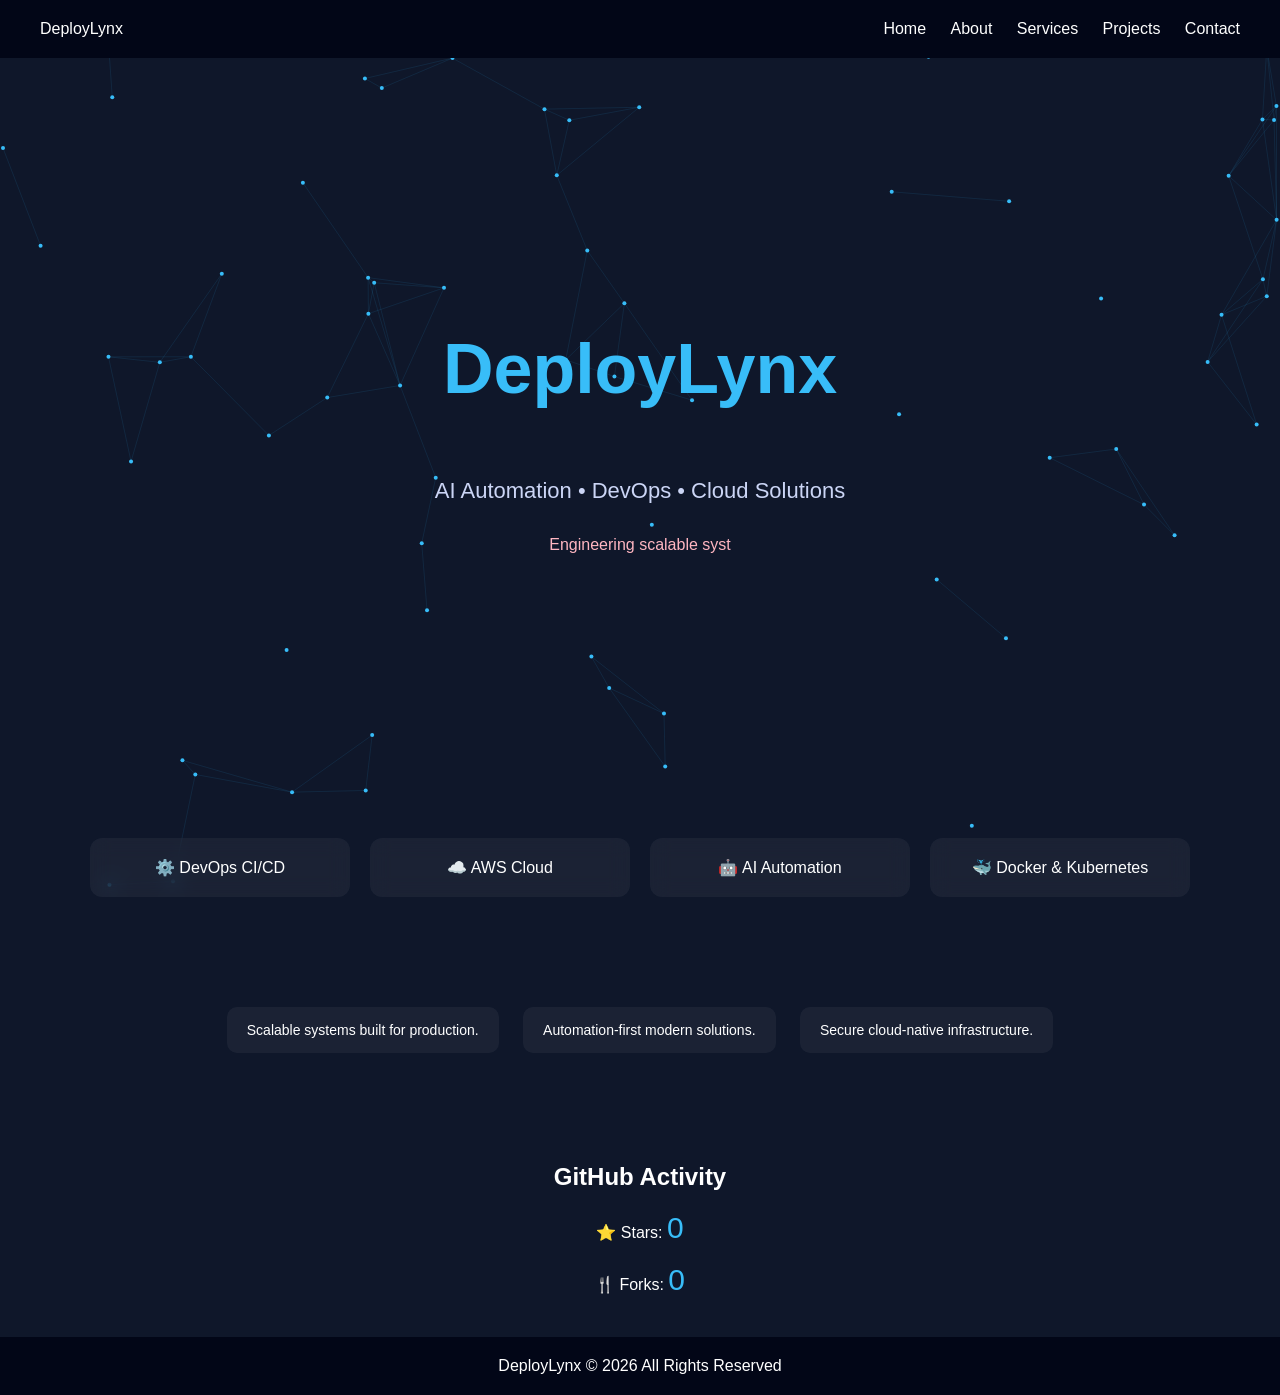
==== commit 3e787525: "Update index.html" ====
--- a/index.html
+++ b/index.html
@@ -4,29 +4,17 @@
 <meta charset="UTF-8">
 <title>DeployLynx</title>
 
-<link rel="stylesheet" href="style.css">
-<script defer src="script.js"></script>
-
 <style>
 
-/* TOP RIGHT TYPING */
-.top-typing{
-position:fixed;
-top:10px;
-right:20px;
-font-size:13px;
-color:gold;
-font-weight:bold;
-}
-
-/* QUOTE */
-.quote{
-margin-top:20px;
-font-size:18px;
-color:#ffb6c1;
-height:25px;
-}
-
+body{
+margin:0;
+font-family:Arial;
+background:#0f172a;
+color:white;
+overflow-x:hidden;
+}
+
+/* TECH BACKGROUND */
 canvas{
 position:fixed;
 top:0;
@@ -34,6 +22,86 @@
 z-index:-1;
 }
 
+/* NAVBAR */
+nav{
+display:flex;
+justify-content:space-between;
+padding:20px 40px;
+background:#020617;
+position:sticky;
+top:0;
+}
+
+nav a{
+color:white;
+text-decoration:none;
+margin-left:20px;
+}
+
+nav a:hover{
+color:#38bdf8;
+}
+
+/* HERO */
+.hero{
+height:80vh;
+display:flex;
+flex-direction:column;
+justify-content:center;
+align-items:center;
+text-align:center;
+}
+
+.hero h1{
+font-size:70px;
+color:#38bdf8;
+}
+
+.hero p{
+font-size:22px;
+color:#cbd5f5;
+}
+
+/* SERVICES */
+.services{
+display:flex;
+flex-wrap:wrap;
+justify-content:center;
+gap:20px;
+padding:60px;
+}
+
+.card{
+background:rgba(255,255,255,0.05);
+backdrop-filter:blur(10px);
+border-radius:12px;
+padding:20px;
+width:220px;
+transition:.3s;
+text-align:center;
+}
+
+.card:hover{
+transform:translateY(-8px);
+box-shadow:0 0 20px #38bdf8;
+}
+
+/* TESTIMONIALS */
+.testimonials{
+text-align:center;
+padding:40px;
+}
+
+.testimonial{
+display:inline-block;
+margin:10px;
+padding:15px 20px;
+background:rgba(255,255,255,0.05);
+border-radius:10px;
+font-size:14px;
+}
+
+/* STATS */
 .stats{
 text-align:center;
 padding:40px;
@@ -44,47 +112,58 @@
 color:#38bdf8;
 }
 
+/* FOOTER */
 footer{
-text-align:center;
+background:#020617;
 padding:20px;
-background:#020617;
+text-align:center;
 }
 
 </style>
-
 </head>
 
 <body>
 
-<div class="top-typing" id="topText"></div>
-
-<canvas id="bg"></canvas>
+<canvas id="tech"></canvas>
 
 <nav>
-<div><b>DeployLynx</b></div>
+<div id="logo"></div>
+
 <div>
 <a href="index.html">Home</a>
 <a href="about.html">About</a>
 <a href="services.html">Services</a>
 <a href="projects.html">Projects</a>
 <a href="contact.html">Contact</a>
-<a onclick="toggleTheme()">Theme</a>
 </div>
 </nav>
 
-<section>
-
-<h1 style="font-size:70px;-webkit-text-stroke:1px #38bdf8;color:transparent;">
-DeployLynx
-</h1>
-
+<div class="hero">
+<h1>DeployLynx</h1>
 <p>AI Automation • DevOps • Cloud Solutions</p>
-
-<div class="quote" id="quote"></div>
+<div id="quote" style="color:#ffb6c1;margin-top:10px;"></div>
+</div>
+
+<!-- SERVICES -->
+<section class="services">
+
+<div class="card">⚙️ DevOps CI/CD</div>
+<div class="card">☁️ AWS Cloud</div>
+<div class="card">🤖 AI Automation</div>
+<div class="card">🐳 Docker & Kubernetes</div>
 
 </section>
 
-<!-- GitHub Stats -->
+<!-- TESTIMONIALS (SAFE ADD — NO BREAK) -->
+<section class="testimonials">
+
+<div class="testimonial">Scalable systems built for production.</div>
+<div class="testimonial">Automation-first modern solutions.</div>
+<div class="testimonial">Secure cloud-native infrastructure.</div>
+
+</section>
+
+<!-- GITHUB -->
 <section class="stats">
 
 <h2>GitHub Activity</h2>
@@ -100,85 +179,114 @@
 
 <script>
 
-/* FLOATING DOTS */
-const canvas = document.getElementById("bg");
+/* TECH ANIMATED BACKGROUND */
+const canvas = document.getElementById("tech");
 const ctx = canvas.getContext("2d");
 
 canvas.width = window.innerWidth;
 canvas.height = window.innerHeight;
 
-let dots = [];
-
-for(let i=0;i<80;i++){
-dots.push({
+let particles = [];
+
+for(let i=0;i<70;i++){
+particles.push({
 x:Math.random()*canvas.width,
 y:Math.random()*canvas.height,
-dx:(Math.random()-0.5),
-dy:(Math.random()-0.5)
-});
-}
-
-function animate(){
+dx:(Math.random()-0.5)*1.5,
+dy:(Math.random()-0.5)*1.5
+});
+}
+
+function draw(){
 ctx.clearRect(0,0,canvas.width,canvas.height);
 
-dots.forEach(d=>{
-d.x+=d.dx;
-d.y+=d.dy;
-
-if(d.x<0||d.x>canvas.width) d.dx*=-1;
-if(d.y<0||d.y>canvas.height) d.dy*=-1;
+particles.forEach(p=>{
+p.x+=p.dx;
+p.y+=p.dy;
+
+if(p.x<0||p.x>canvas.width) p.dx*=-1;
+if(p.y<0||p.y>canvas.height) p.dy*=-1;
 
 ctx.fillStyle="#38bdf8";
 ctx.beginPath();
-ctx.arc(d.x,d.y,2,0,Math.PI*2);
+ctx.arc(p.x,p.y,2,0,Math.PI*2);
 ctx.fill();
 });
 
-requestAnimationFrame(animate);
-}
-
-animate();
-
-/* GITHUB STATS */
-fetch("https://api.github.com/repos/Deploylynx/deploylynx-devsecops-pipeline")
-.then(res=>res.json())
-.then(data=>{
-document.getElementById("stars").innerText=data.stargazers_count;
-document.getElementById("forks").innerText=data.forks_count;
-});
-
-/* TOP RIGHT LOOP TYPING */
-let text="DeployLynx.com";
+/* CONNECTING LINES */
+for(let i=0;i<particles.length;i++){
+for(let j=i+1;j<particles.length;j++){
+let dx=particles[i].x-particles[j].x;
+let dy=particles[i].y-particles[j].y;
+let dist=Math.sqrt(dx*dx+dy*dy);
+
+if(dist<120){
+ctx.strokeStyle="rgba(56,189,248,0.1)";
+ctx.beginPath();
+ctx.moveTo(particles[i].x,particles[i].y);
+ctx.lineTo(particles[j].x,particles[j].y);
+ctx.stroke();
+}
+}
+}
+
+requestAnimationFrame(draw);
+}
+draw();
+
+/* LOGO ANIMATION */
+let t="DeployLynx";
 let i=0;
 
-function loopTyping(){
-if(i<text.length){
-document.getElementById("topText").innerHTML+=text.charAt(i);
+function animateLogo(){
+if(i<t.length){
+logo.innerHTML+=t[i];
 i++;
-setTimeout(loopTyping,100);
+setTimeout(animateLogo,120);
 }else{
 setTimeout(()=>{
-document.getElementById("topText").innerHTML="";
+logo.innerHTML="";
 i=0;
-loopTyping();
+animateLogo();
 },1500);
 }
 }
-loopTyping();
-
-/* QUOTE TYPING */
-let quoteText="Engineering scalable systems. Automating the future.";
+animateLogo();
+
+/* QUOTE */
+let q="Engineering scalable systems. Automating the future.";
 let j=0;
 
 function typeQuote(){
-if(j<quoteText.length){
-document.getElementById("quote").innerHTML+=quoteText.charAt(j);
+if(j<q.length){
+quote.innerHTML+=q[j];
 j++;
 setTimeout(typeQuote,50);
 }
 }
 typeQuote();
 
+/* GITHUB STATS */
+const repos=[
+"deploylynx-monitoring",
+"deploylynx-infrastructure",
+"deploylynx-devsecops-pipeline",
+"ai-automation-tools"
+];
+
+let stars=0,forks=0;
+
+repos.forEach(r=>{
+fetch(`https://api.github.com/repos/Deploylynx/${r}`)
+.then(res=>res.json())
+.then(d=>{
+stars+=d.stargazers_count||0;
+forks+=d.forks_count||0;
+document.getElementById("stars").innerText=stars;
+document.getElementById("forks").innerText=forks;
+});
+});
+
 </script>
 
 </body>
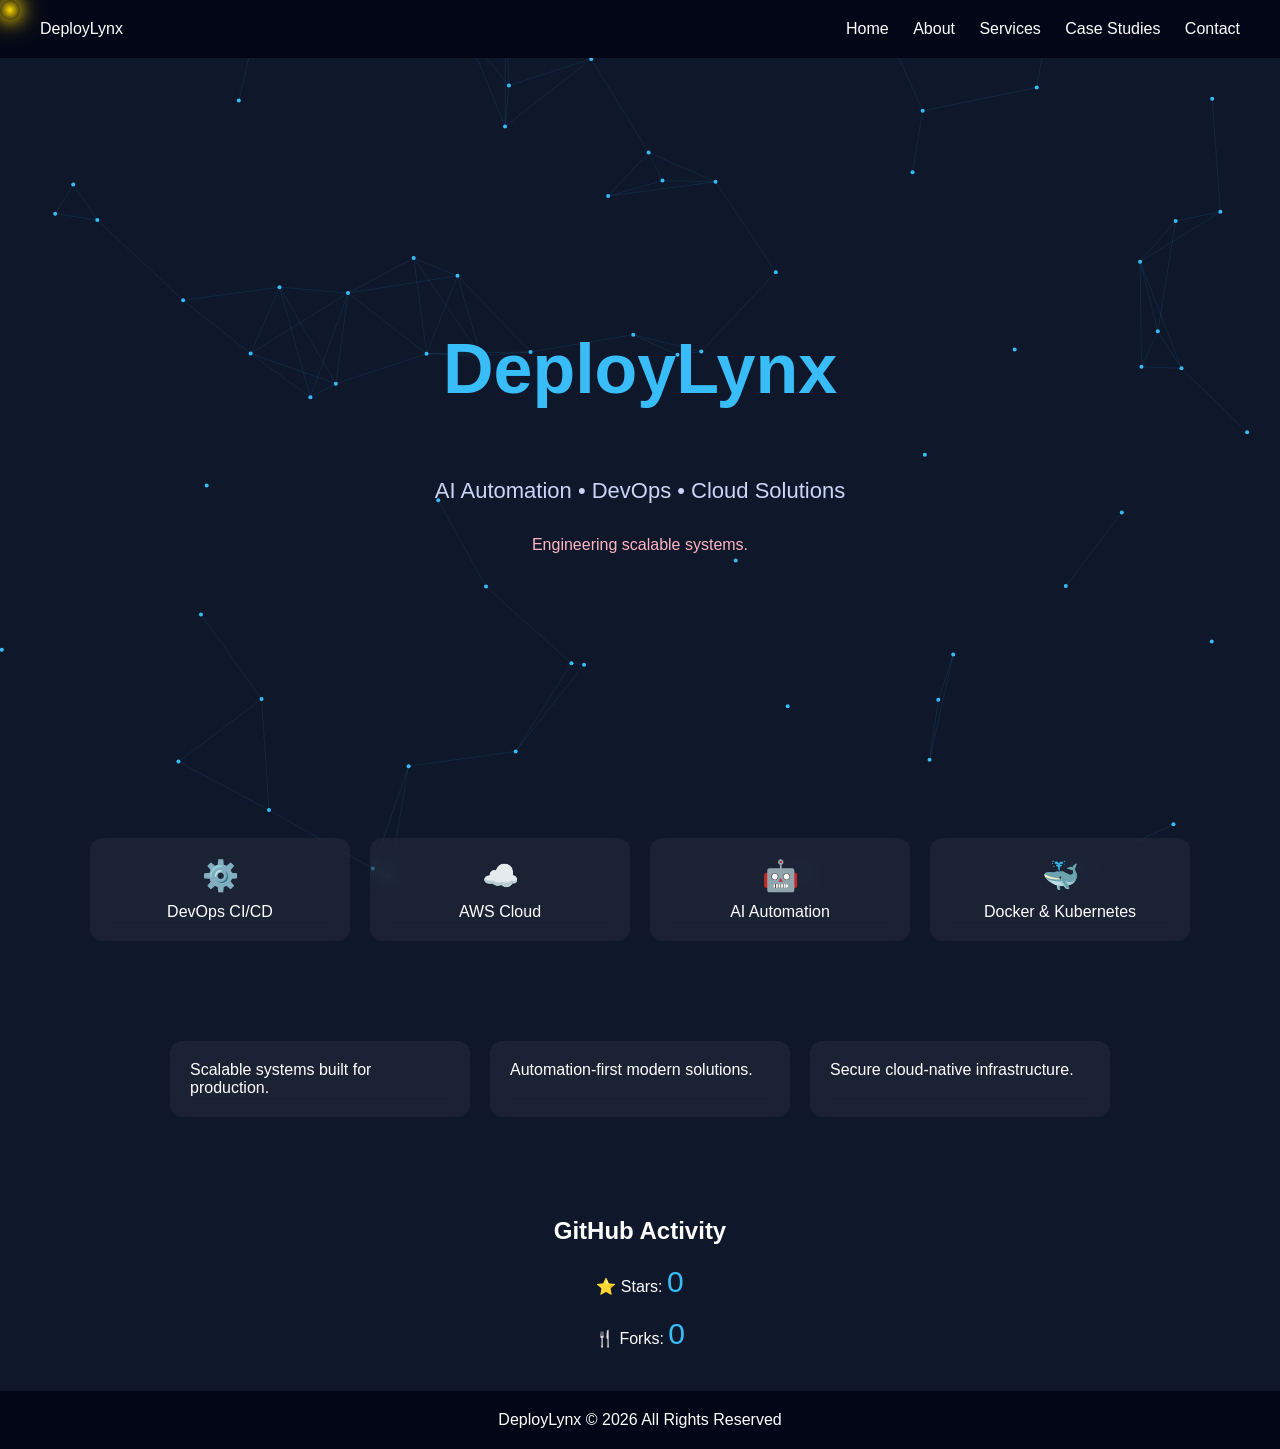
==== commit e729597f: "Update index.html" ====
--- a/index.html
+++ b/index.html
@@ -12,14 +12,27 @@
 background:#0f172a;
 color:white;
 overflow-x:hidden;
-}
-
-/* TECH BACKGROUND */
+cursor:none;
+}
+
+/* CANVAS BACKGROUND */
 canvas{
 position:fixed;
 top:0;
 left:0;
 z-index:-1;
+}
+
+/* STAR CURSOR */
+.cursor{
+position:fixed;
+width:20px;
+height:20px;
+pointer-events:none;
+border-radius:50%;
+background:radial-gradient(circle,#ffd700,transparent);
+box-shadow:0 0 15px #ffd700,0 0 30px #ffd700;
+z-index:9999;
 }
 
 /* NAVBAR */
@@ -77,28 +90,49 @@
 border-radius:12px;
 padding:20px;
 width:220px;
+text-align:center;
 transition:.3s;
-text-align:center;
 }
 
 .card:hover{
 transform:translateY(-8px);
-box-shadow:0 0 20px #38bdf8;
-}
-
-/* TESTIMONIALS */
+box-shadow:0 0 25px #38bdf8;
+}
+
+/* ICON ANIMATION */
+.icon{
+font-size:30px;
+display:block;
+margin-bottom:10px;
+animation:float 3s ease-in-out infinite;
+}
+
+@keyframes float{
+0%,100%{transform:translateY(0);}
+50%{transform:translateY(-10px);}
+}
+
+/* TESTIMONIAL CARDS */
 .testimonials{
-text-align:center;
+display:flex;
+flex-wrap:wrap;
+justify-content:center;
+gap:20px;
 padding:40px;
 }
 
-.testimonial{
-display:inline-block;
-margin:10px;
-padding:15px 20px;
+.test-card{
 background:rgba(255,255,255,0.05);
-border-radius:10px;
-font-size:14px;
+backdrop-filter:blur(10px);
+padding:20px;
+border-radius:12px;
+width:260px;
+transition:.3s;
+}
+
+.test-card:hover{
+transform:scale(1.05);
+box-shadow:0 0 25px #38bdf8;
 }
 
 /* STATS */
@@ -124,6 +158,7 @@
 
 <body>
 
+<div class="cursor" id="cursor"></div>
 <canvas id="tech"></canvas>
 
 <nav>
@@ -133,7 +168,7 @@
 <a href="index.html">Home</a>
 <a href="about.html">About</a>
 <a href="services.html">Services</a>
-<a href="projects.html">Projects</a>
+<a href="case-studies.html">Case Studies</a>
 <a href="contact.html">Contact</a>
 </div>
 </nav>
@@ -147,19 +182,34 @@
 <!-- SERVICES -->
 <section class="services">
 
-<div class="card">⚙️ DevOps CI/CD</div>
-<div class="card">☁️ AWS Cloud</div>
-<div class="card">🤖 AI Automation</div>
-<div class="card">🐳 Docker & Kubernetes</div>
+<div class="card">
+<span class="icon">⚙️</span>
+DevOps CI/CD
+</div>
+
+<div class="card">
+<span class="icon">☁️</span>
+AWS Cloud
+</div>
+
+<div class="card">
+<span class="icon">🤖</span>
+AI Automation
+</div>
+
+<div class="card">
+<span class="icon">🐳</span>
+Docker & Kubernetes
+</div>
 
 </section>
 
-<!-- TESTIMONIALS (SAFE ADD — NO BREAK) -->
+<!-- TESTIMONIALS -->
 <section class="testimonials">
 
-<div class="testimonial">Scalable systems built for production.</div>
-<div class="testimonial">Automation-first modern solutions.</div>
-<div class="testimonial">Secure cloud-native infrastructure.</div>
+<div class="test-card">Scalable systems built for production.</div>
+<div class="test-card">Automation-first modern solutions.</div>
+<div class="test-card">Secure cloud-native infrastructure.</div>
 
 </section>
 
@@ -179,14 +229,21 @@
 
 <script>
 
-/* TECH ANIMATED BACKGROUND */
-const canvas = document.getElementById("tech");
-const ctx = canvas.getContext("2d");
-
-canvas.width = window.innerWidth;
-canvas.height = window.innerHeight;
-
-let particles = [];
+/* CURSOR */
+const cursor=document.getElementById("cursor");
+document.addEventListener("mousemove",e=>{
+cursor.style.left=e.clientX+"px";
+cursor.style.top=e.clientY+"px";
+});
+
+/* TECH BACKGROUND */
+const canvas=document.getElementById("tech");
+const ctx=canvas.getContext("2d");
+
+canvas.width=window.innerWidth;
+canvas.height=window.innerHeight;
+
+let particles=[];
 
 for(let i=0;i<70;i++){
 particles.push({
@@ -213,7 +270,6 @@
 ctx.fill();
 });
 
-/* CONNECTING LINES */
 for(let i=0;i<particles.length;i++){
 for(let j=i+1;j<particles.length;j++){
 let dx=particles[i].x-particles[j].x;
@@ -234,7 +290,7 @@
 }
 draw();
 
-/* LOGO ANIMATION */
+/* LOGO */
 let t="DeployLynx";
 let i=0;
 
